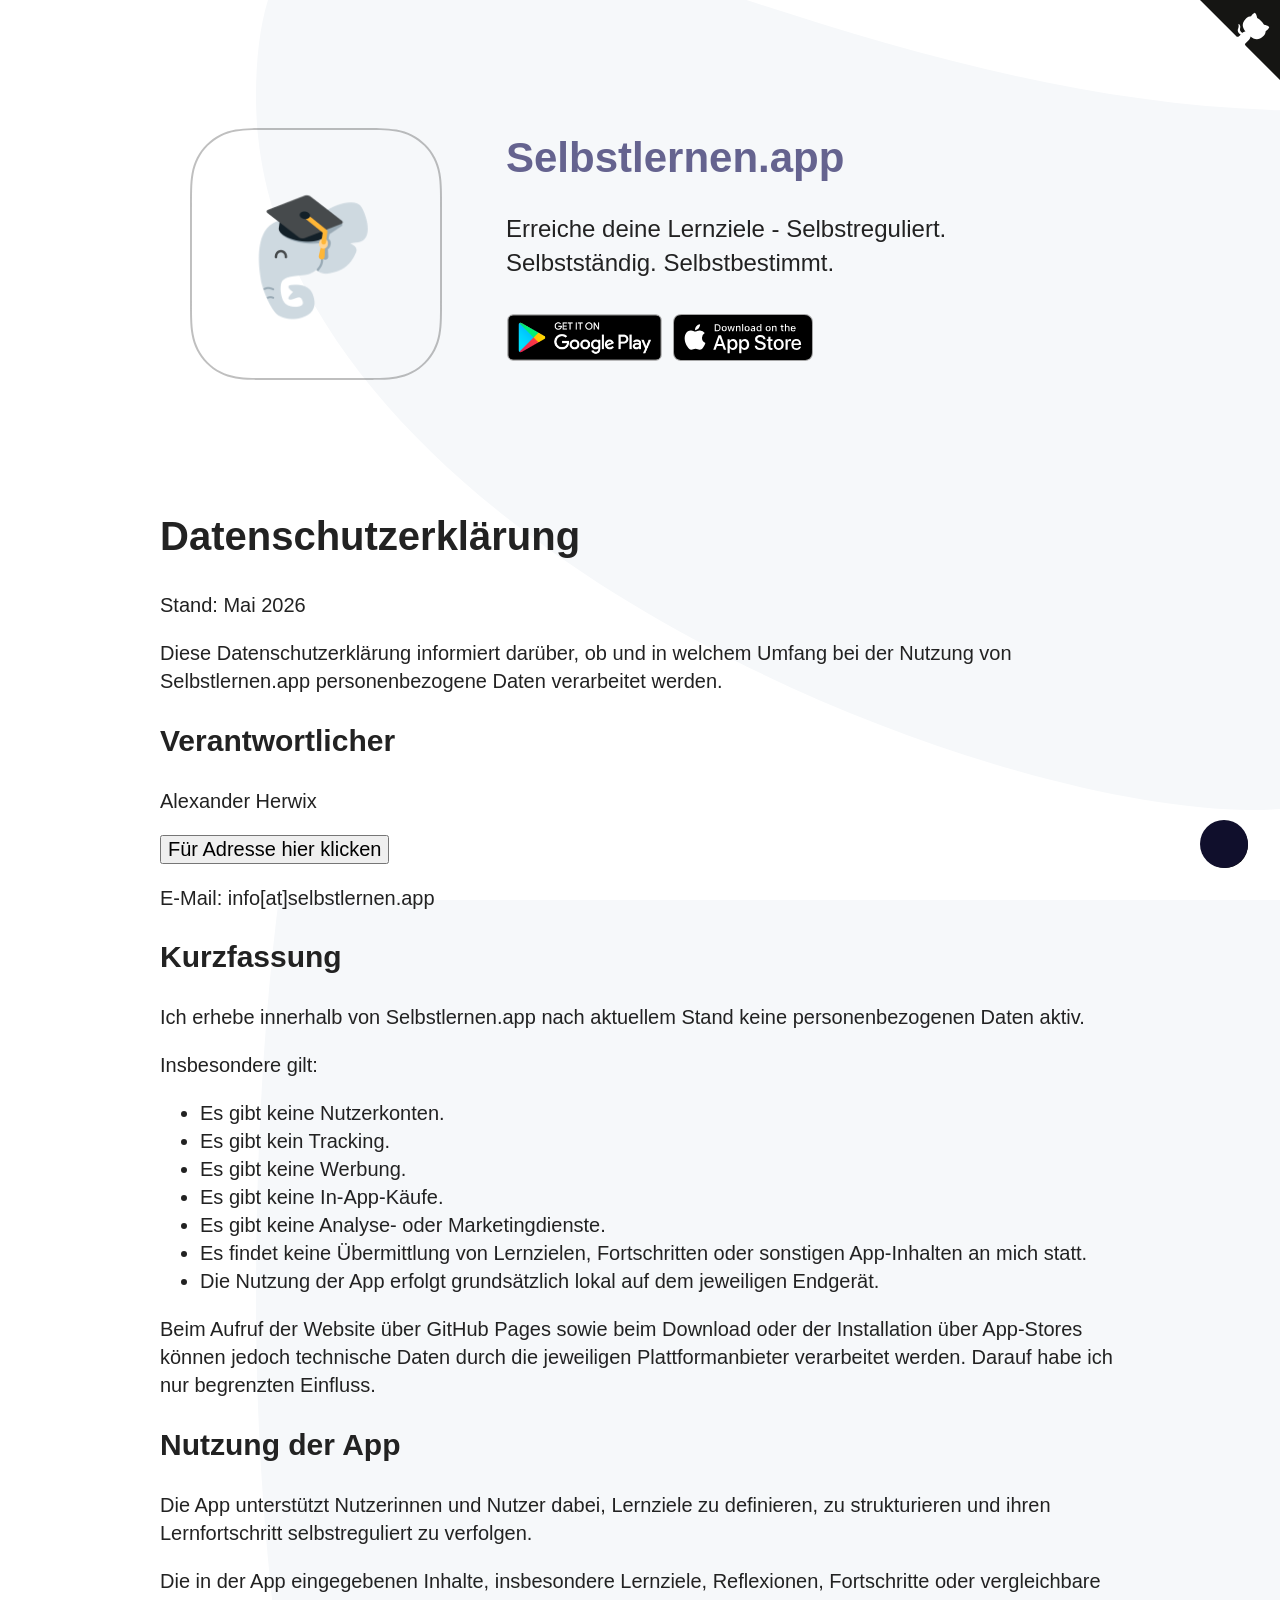
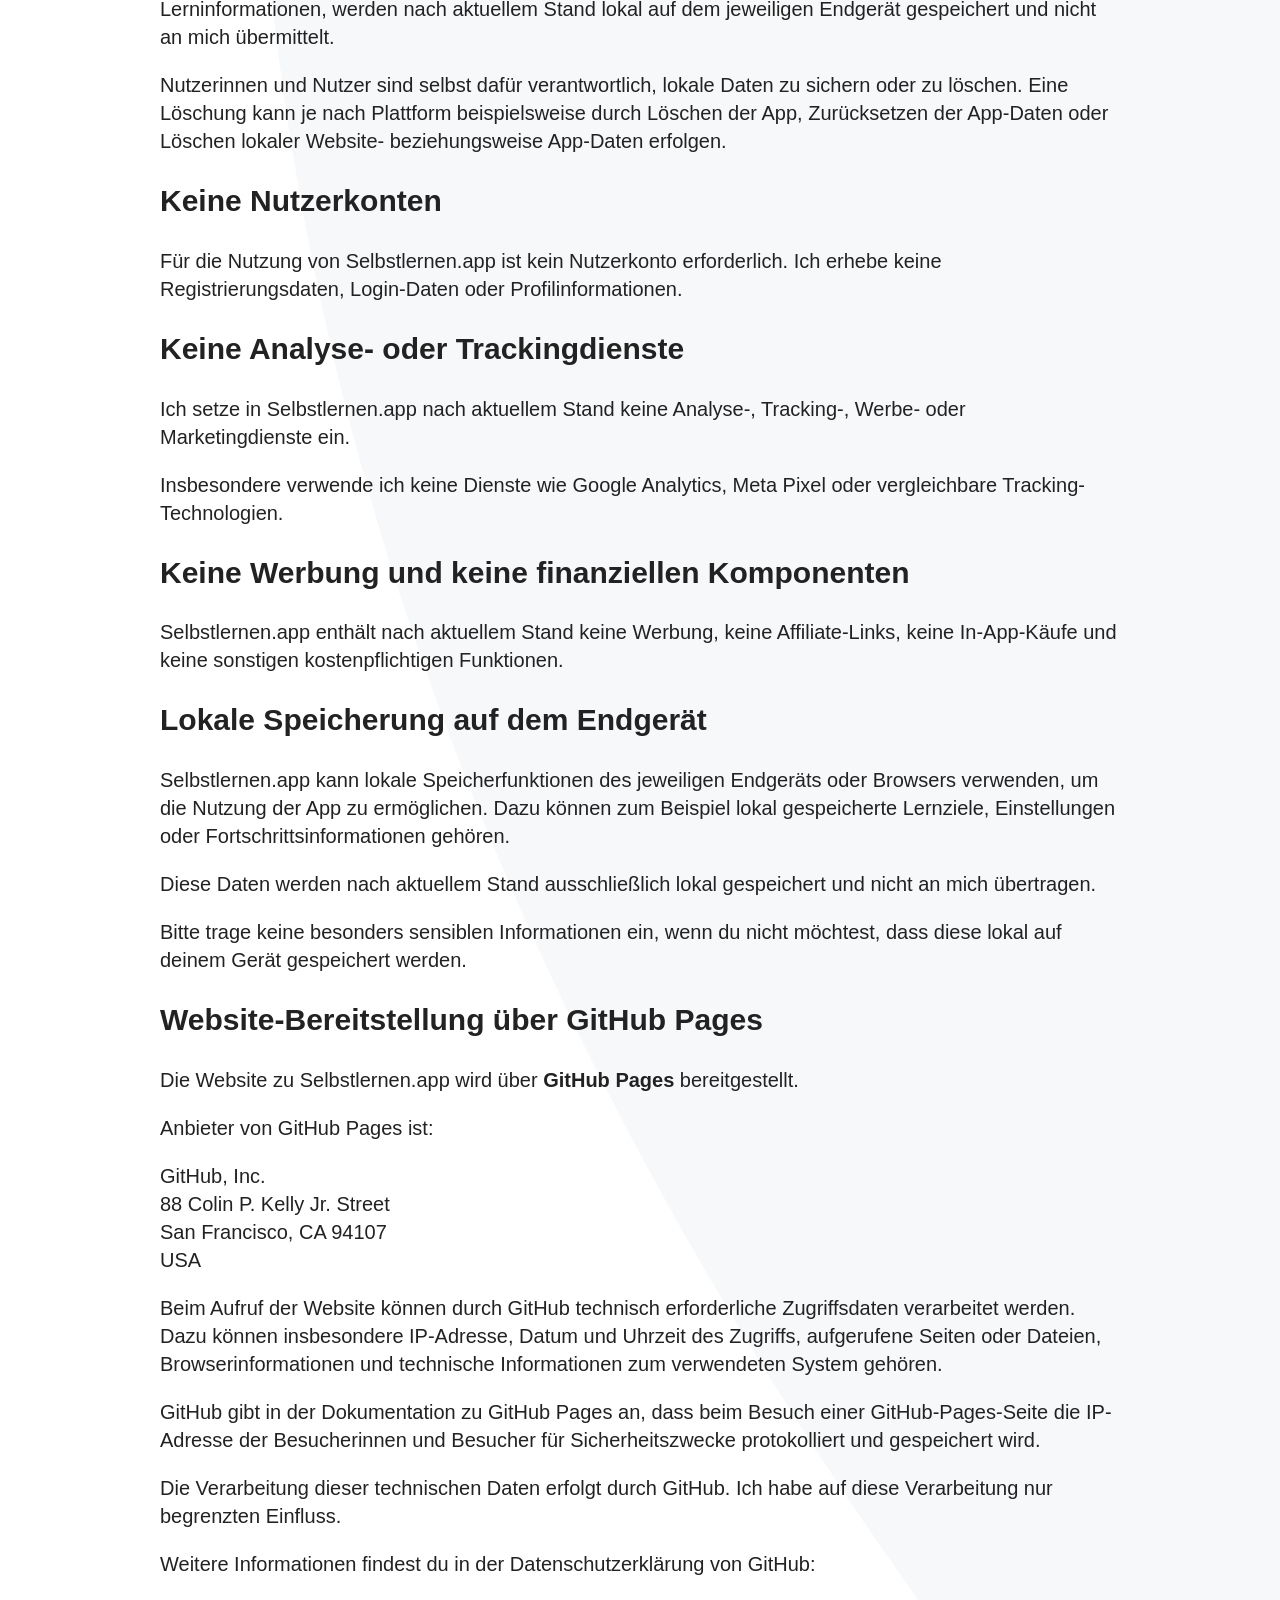
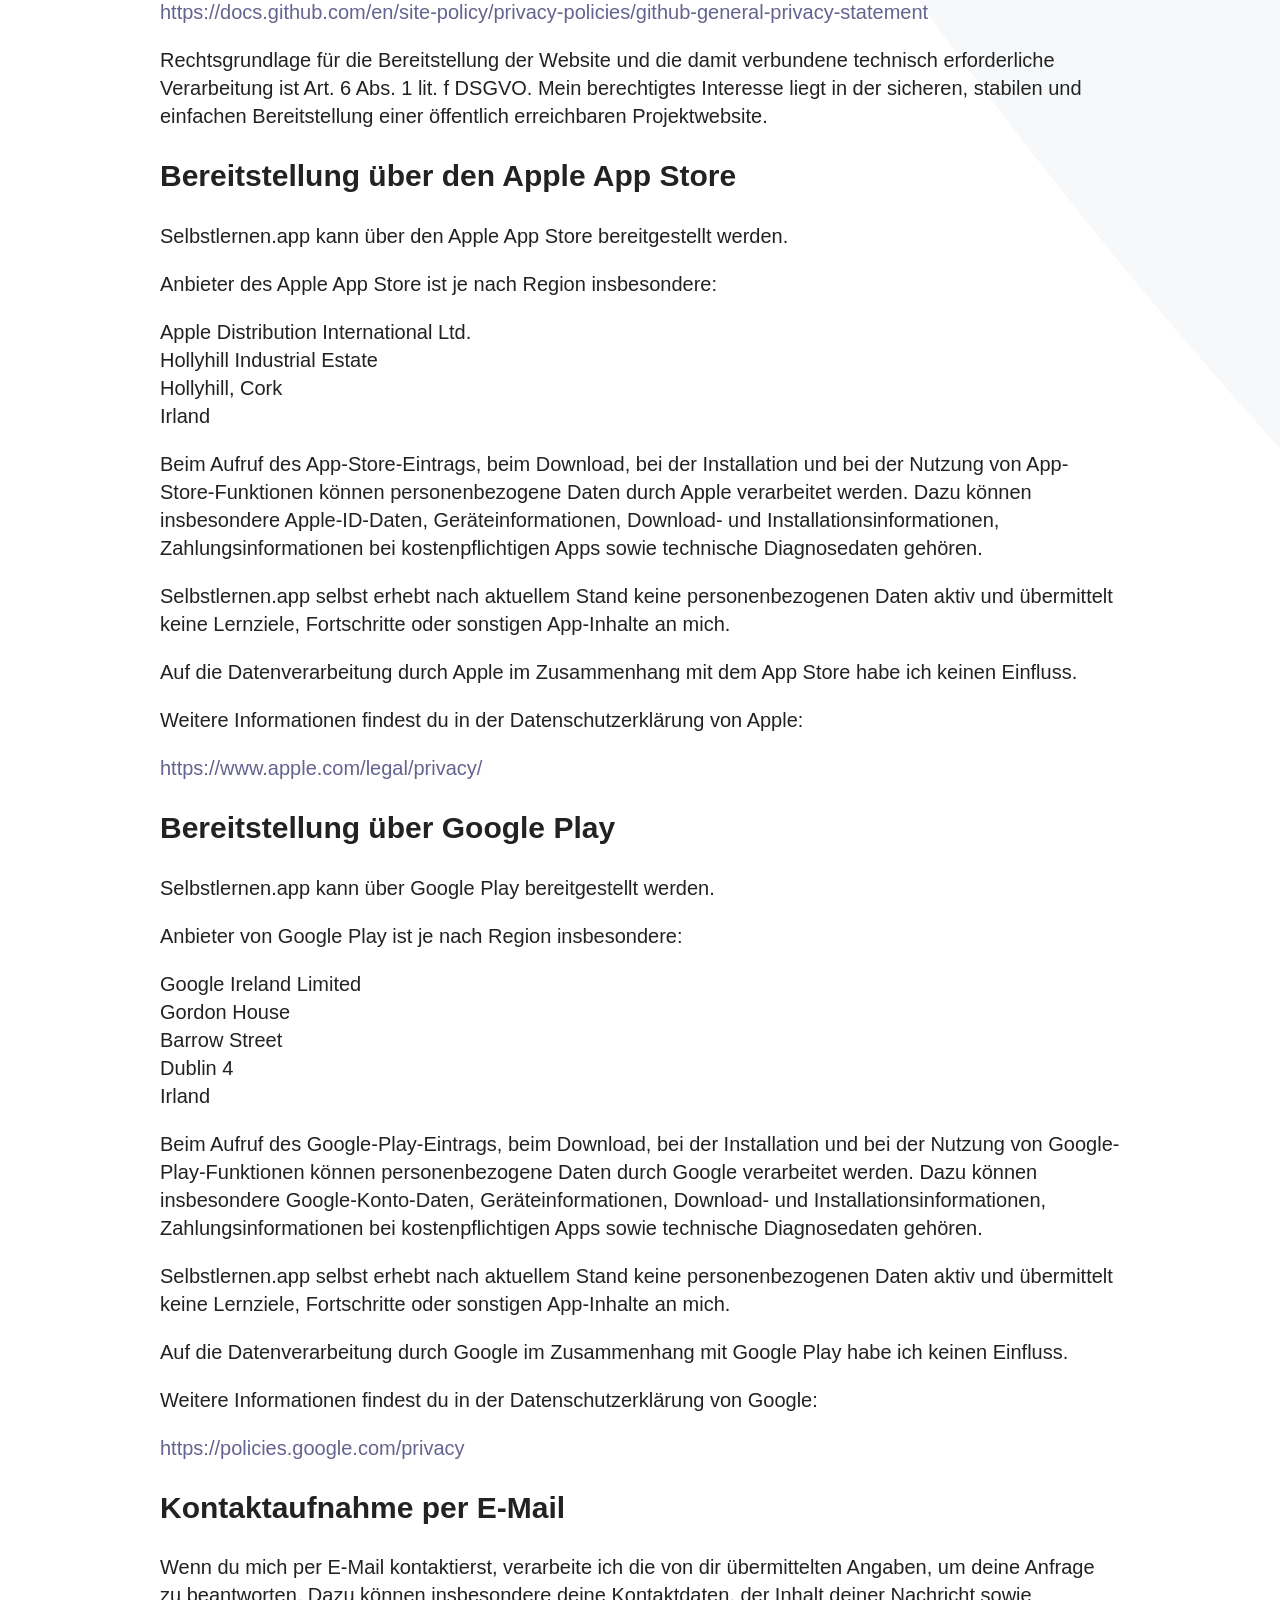
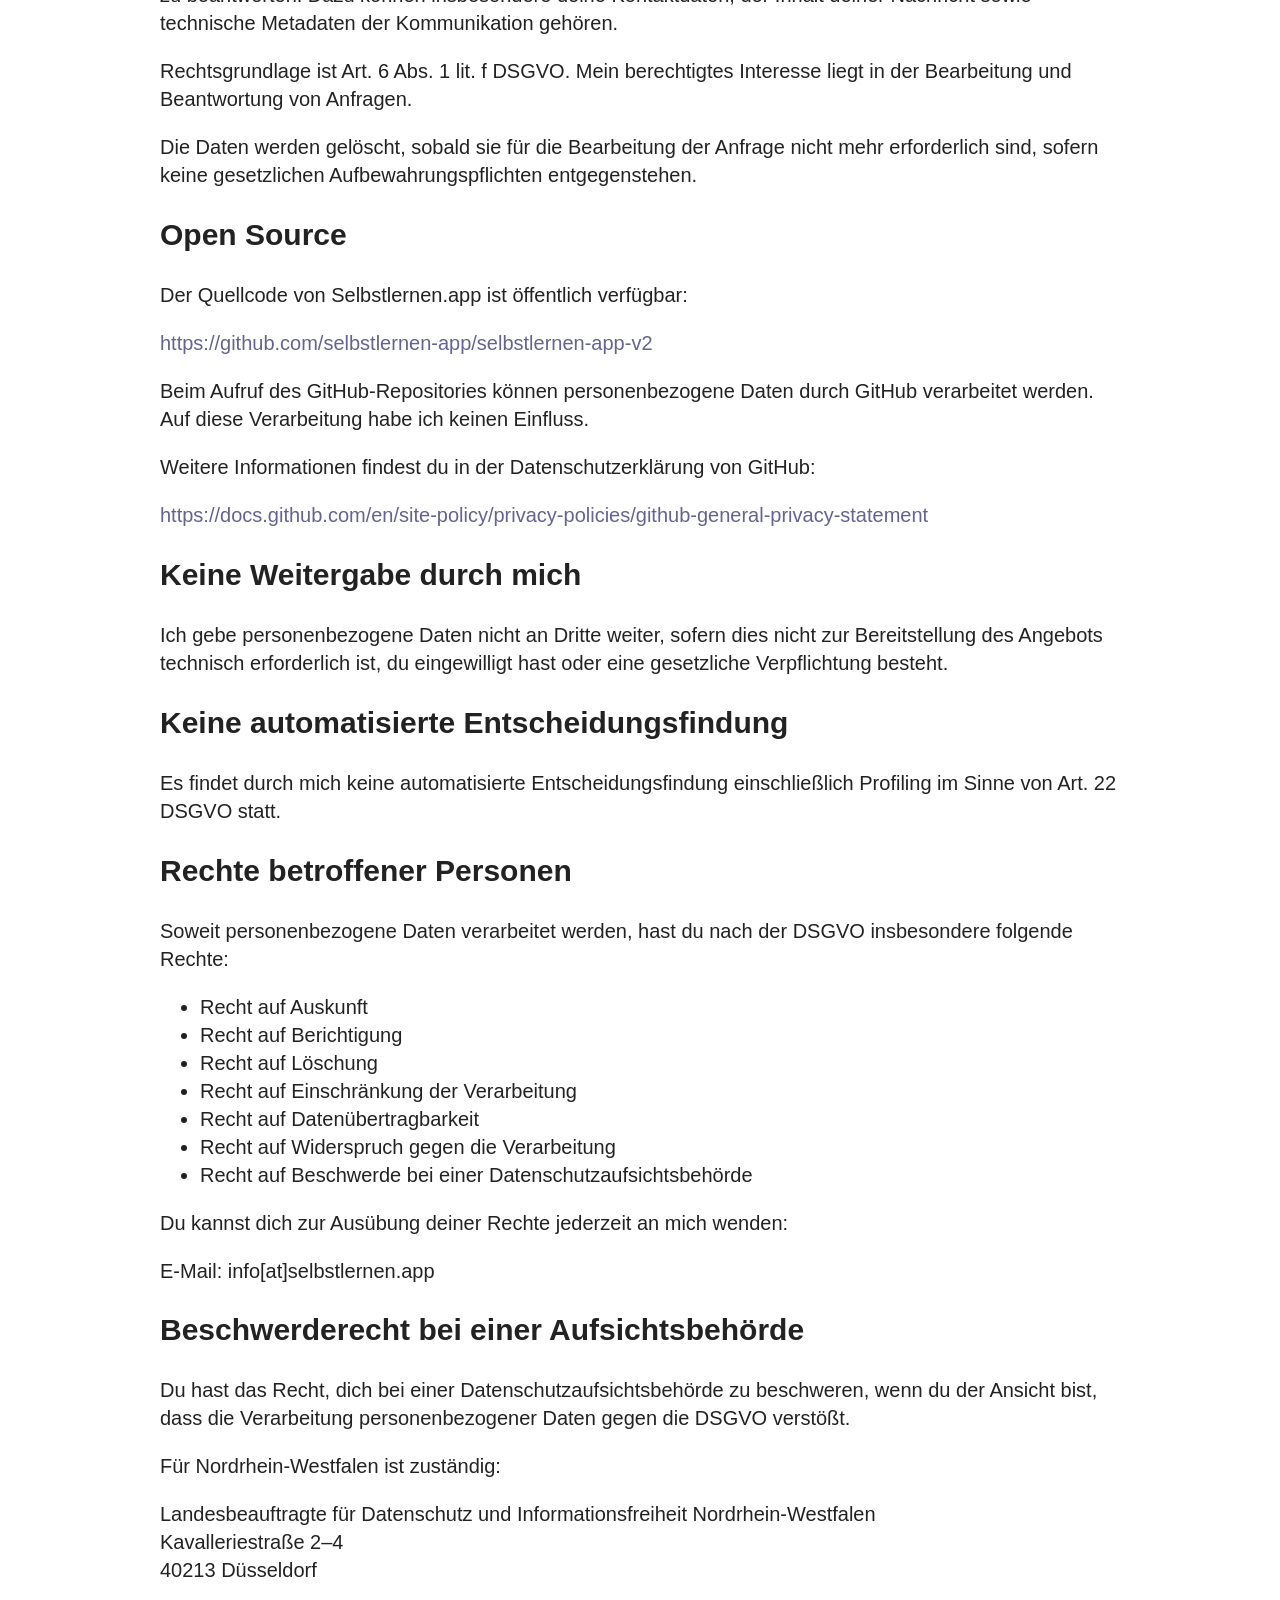
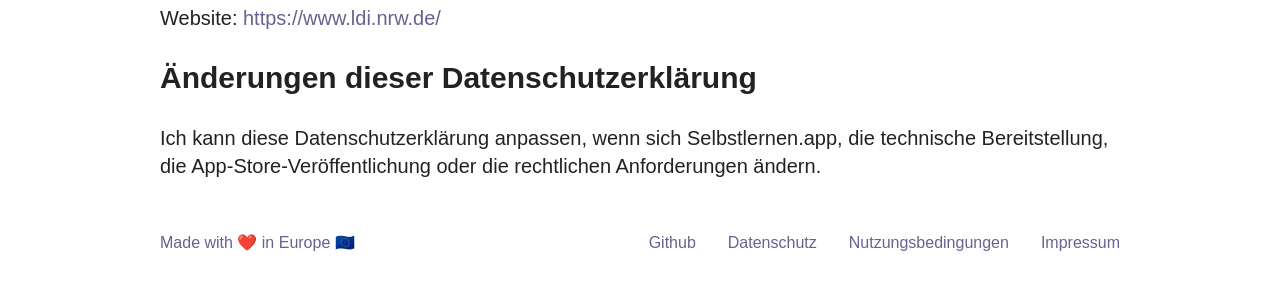
==== datenschutz/index.html @ 5cd05885 "Update content" ====
<!doctype html><html lang="en"><head><meta charset="utf-8">
<meta http-equiv="X-UA-Compatible" content="IE=edge">
<meta name="viewport" content="width=device-width, initial-scale=1.0, maximum-scale=1.0, user-scalable=no" />

<meta name="description" content="Landing Page für die Selbstlernen.app">

<meta name="theme-color" content="#efeeff">
<meta name="msapplication-navbutton-color" content="#efeeff">
<meta name="apple-mobile-web-app-status-bar-style" content="#efeeff">
<meta property="og:image" content="https://www.selbstlernen.app/assets/images/large-logo.png" />

<link rel="alternate" type="application/rss+xml" title="Selbstlernen.app" href="/feed.xml">
<link href="https://fonts.googleapis.com/css?family=Heebo:900" rel="stylesheet">

<!-- Begin Jekyll SEO tag v2.8.0 -->
<title>Datenschutz | Selbstlernen.app</title>
<meta name="generator" content="Jekyll v3.10.0" />
<meta property="og:title" content="Datenschutz" />
<meta name="author" content="Alexander Herwix" />
<meta property="og:locale" content="en_US" />
<meta name="description" content="Landing Page für die Selbstlernen.app" />
<meta property="og:description" content="Landing Page für die Selbstlernen.app" />
<link rel="canonical" href="https://www.selbstlernen.app/datenschutz/" />
<meta property="og:url" content="https://www.selbstlernen.app/datenschutz/" />
<meta property="og:site_name" content="Selbstlernen.app" />
<meta property="og:type" content="website" />
<meta name="twitter:card" content="summary" />
<meta property="twitter:title" content="Datenschutz" />
<script type="application/ld+json">
{"@context":"https://schema.org","@type":"WebPage","author":{"@type":"Person","name":"Alexander Herwix"},"description":"Landing Page für die Selbstlernen.app","headline":"Datenschutz","publisher":{"@type":"Organization","logo":{"@type":"ImageObject","url":"https://www.selbstlernen.app/assets/images/large-logo.png"},"name":"Alexander Herwix"},"url":"https://www.selbstlernen.app/datenschutz/"}</script>
<!-- End Jekyll SEO tag -->



<script async src="https://www.googletagmanager.com/gtag/js?id="></script>
<script>
  window.dataLayer = window.dataLayer || [];
  function gtag(){dataLayer.push(arguments)};
  gtag('js', new Date());

  gtag('config', '');
</script>


<link rel="shortcut icon" href="/assets/assets/favicon.ico"><link rel="icon" type="image/png" sizes="16x16" href="/assets/assets/favicon-16x16.png"><link rel="icon" type="image/png" sizes="32x32" href="/assets/assets/favicon-32x32.png"><link rel="icon" type="image/png" sizes="48x48" href="/assets/assets/favicon-48x48.png"><link rel="manifest" href="/assets/assets/manifest.json"><meta name="mobile-web-app-capable" content="yes"><meta name="theme-color" content="#fff"><meta name="application-name" content="mobile-app-landingpage-template"><link rel="apple-touch-icon" sizes="57x57" href="/assets/assets/apple-touch-icon-57x57.png"><link rel="apple-touch-icon" sizes="60x60" href="/assets/assets/apple-touch-icon-60x60.png"><link rel="apple-touch-icon" sizes="72x72" href="/assets/assets/apple-touch-icon-72x72.png"><link rel="apple-touch-icon" sizes="76x76" href="/assets/assets/apple-touch-icon-76x76.png"><link rel="apple-touch-icon" sizes="114x114" href="/assets/assets/apple-touch-icon-114x114.png"><link rel="apple-touch-icon" sizes="120x120" href="/assets/assets/apple-touch-icon-120x120.png"><link rel="apple-touch-icon" sizes="144x144" href="/assets/assets/apple-touch-icon-144x144.png"><link rel="apple-touch-icon" sizes="152x152" href="/assets/assets/apple-touch-icon-152x152.png"><link rel="apple-touch-icon" sizes="167x167" href="/assets/assets/apple-touch-icon-167x167.png"><link rel="apple-touch-icon" sizes="180x180" href="/assets/assets/apple-touch-icon-180x180.png"><link rel="apple-touch-icon" sizes="1024x1024" href="/assets/assets/apple-touch-icon-1024x1024.png"><meta name="apple-mobile-web-app-capable" content="yes"><meta name="apple-mobile-web-app-status-bar-style" content="black-translucent"><meta name="apple-mobile-web-app-title" content="mobile-app-landingpage-template"><link rel="apple-touch-startup-image" media="(device-width: 320px) and (device-height: 568px) and (-webkit-device-pixel-ratio: 2) and (orientation: portrait)" href="/assets/assets/apple-touch-startup-image-640x1136.png"><link rel="apple-touch-startup-image" media="(device-width: 375px) and (device-height: 667px) and (-webkit-device-pixel-ratio: 2) and (orientation: portrait)" href="/assets/assets/apple-touch-startup-image-750x1334.png"><link rel="apple-touch-startup-image" media="(device-width: 414px) and (device-height: 896px) and (-webkit-device-pixel-ratio: 2) and (orientation: portrait)" href="/assets/assets/apple-touch-startup-image-828x1792.png"><link rel="apple-touch-startup-image" media="(device-width: 375px) and (device-height: 812px) and (-webkit-device-pixel-ratio: 3) and (orientation: portrait)" href="/assets/assets/apple-touch-startup-image-1125x2436.png"><link rel="apple-touch-startup-image" media="(device-width: 414px) and (device-height: 736px) and (-webkit-device-pixel-ratio: 3) and (orientation: portrait)" href="/assets/assets/apple-touch-startup-image-1242x2208.png"><link rel="apple-touch-startup-image" media="(device-width: 414px) and (device-height: 896px) and (-webkit-device-pixel-ratio: 3) and (orientation: portrait)" href="/assets/assets/apple-touch-startup-image-1242x2688.png"><link rel="apple-touch-startup-image" media="(device-width: 768px) and (device-height: 1024px) and (-webkit-device-pixel-ratio: 2) and (orientation: portrait)" href="/assets/assets/apple-touch-startup-image-1536x2048.png"><link rel="apple-touch-startup-image" media="(device-width: 834px) and (device-height: 1112px) and (-webkit-device-pixel-ratio: 2) and (orientation: portrait)" href="/assets/assets/apple-touch-startup-image-1668x2224.png"><link rel="apple-touch-startup-image" media="(device-width: 834px) and (device-height: 1194px) and (-webkit-device-pixel-ratio: 2) and (orientation: portrait)" href="/assets/assets/apple-touch-startup-image-1668x2388.png"><link rel="apple-touch-startup-image" media="(device-width: 1024px) and (device-height: 1366px) and (-webkit-device-pixel-ratio: 2) and (orientation: portrait)" href="/assets/assets/apple-touch-startup-image-2048x2732.png"><link rel="apple-touch-startup-image" media="(device-width: 810px) and (device-height: 1080px) and (-webkit-device-pixel-ratio: 2) and (orientation: portrait)" href="/assets/assets/apple-touch-startup-image-1620x2160.png"><link rel="apple-touch-startup-image" media="(device-width: 320px) and (device-height: 568px) and (-webkit-device-pixel-ratio: 2) and (orientation: landscape)" href="/assets/assets/apple-touch-startup-image-1136x640.png"><link rel="apple-touch-startup-image" media="(device-width: 375px) and (device-height: 667px) and (-webkit-device-pixel-ratio: 2) and (orientation: landscape)" href="/assets/assets/apple-touch-startup-image-1334x750.png"><link rel="apple-touch-startup-image" media="(device-width: 414px) and (device-height: 896px) and (-webkit-device-pixel-ratio: 2) and (orientation: landscape)" href="/assets/assets/apple-touch-startup-image-1792x828.png"><link rel="apple-touch-startup-image" media="(device-width: 375px) and (device-height: 812px) and (-webkit-device-pixel-ratio: 3) and (orientation: landscape)" href="/assets/assets/apple-touch-startup-image-2436x1125.png"><link rel="apple-touch-startup-image" media="(device-width: 414px) and (device-height: 736px) and (-webkit-device-pixel-ratio: 3) and (orientation: landscape)" href="/assets/assets/apple-touch-startup-image-2208x1242.png"><link rel="apple-touch-startup-image" media="(device-width: 414px) and (device-height: 896px) and (-webkit-device-pixel-ratio: 3) and (orientation: landscape)" href="/assets/assets/apple-touch-startup-image-2688x1242.png"><link rel="apple-touch-startup-image" media="(device-width: 768px) and (device-height: 1024px) and (-webkit-device-pixel-ratio: 2) and (orientation: landscape)" href="/assets/assets/apple-touch-startup-image-2048x1536.png"><link rel="apple-touch-startup-image" media="(device-width: 834px) and (device-height: 1112px) and (-webkit-device-pixel-ratio: 2) and (orientation: landscape)" href="/assets/assets/apple-touch-startup-image-2224x1668.png"><link rel="apple-touch-startup-image" media="(device-width: 834px) and (device-height: 1194px) and (-webkit-device-pixel-ratio: 2) and (orientation: landscape)" href="/assets/assets/apple-touch-startup-image-2388x1668.png"><link rel="apple-touch-startup-image" media="(device-width: 1024px) and (device-height: 1366px) and (-webkit-device-pixel-ratio: 2) and (orientation: landscape)" href="/assets/assets/apple-touch-startup-image-2732x2048.png"><link rel="apple-touch-startup-image" media="(device-width: 810px) and (device-height: 1080px) and (-webkit-device-pixel-ratio: 2) and (orientation: landscape)" href="/assets/assets/apple-touch-startup-image-2160x1620.png"><link rel="icon" type="image/png" sizes="228x228" href="/assets/assets/coast-228x228.png"><meta name="msapplication-TileColor" content="#fff"><meta name="msapplication-TileImage" content="/assets/assets/mstile-144x144.png"><meta name="msapplication-config" content="/assets/assets/browserconfig.xml"><link rel="yandex-tableau-widget" href="/assets/assets/yandex-browser-manifest.json"><script defer="defer" src="/assets/app-ede5eee0156242d07b2a.bundle.js"></script><link href="/assets/app.css" rel="stylesheet"></head><body><main><article class="page">
  <header class="app__header container">
  <div class="app__logo-wrapper">
    <a href="/">
      <img
        class="app__logo"
        src="/assets/images/appicon.png"
        alt="Selbstlernen.app Icon"
      />
    </a>
  </div>
  <div class="app__infos">
    <h1 class="app__name">
      <a href="/">Selbstlernen.app</a>
    </h1>
    <p class="app__description">Erreiche deine Lernziele - Selbstreguliert. Selbstständig. Selbstbestimmt.</p>
    <div class="app__buttons app__buttons--desktop">
      
      <a
        href="https://telegra.ph/Replace-this-link-07-23"
        class="app__button-play"
        target="_blank"
      >
        <img
          src="/assets/images/google-play-badge.png"
          alt="Get on Google Play"
        />
      </a>
       
      <a href="https://telegra.ph/Replace-this-link-07-23" class="app__button-ios" target="_blank">
        <img src="/assets/images/ios.svg" alt="Get on Appstore" />
      </a>
       
    </div>
  </div>
</header>


  <div class="page__content"><h1 id="datenschutzerklärung">Datenschutzerklärung</h1>

<p>Stand: Mai 2026</p>

<p>Diese Datenschutzerklärung informiert darüber, ob und in welchem Umfang bei der Nutzung von Selbstlernen.app personenbezogene Daten verarbeitet werden.</p>

<h2 id="verantwortlicher">Verantwortlicher</h2>

<p>Alexander Herwix</p>
<p>
  <button type="button" id="show-address">
    Für Adresse hier klicken
  </button>
</p>

<address id="address-output" hidden=""></address>

<script>
  document.getElementById("show-address").addEventListener("click", function () {
    // Base64-kodierte Adresszeilen
    const encodedParts = [
      "QWxleGFuZGVyIEhlcndpeA==",
      "UmllaGxlciBUYWwgMTM=",
      "NTA3MzUgS8O2bG4=",
      "RGV1dHNjaGxhbmQ="
    ];

    const decodedParts = encodedParts.map(part =>
      decodeURIComponent(
        Array.prototype.map.call(atob(part), char =>
          "%" + ("00" + char.charCodeAt(0).toString(16)).slice(-2)
        ).join("")
      )
    );

    const output = document.getElementById("address-output");
    output.innerHTML = decodedParts.join("<br>");
    output.hidden = false;

    this.hidden = true;
  });
</script>

<p>E-Mail: info[at]selbstlernen.app</p>

<h2 id="kurzfassung">Kurzfassung</h2>

<p>Ich erhebe innerhalb von Selbstlernen.app nach aktuellem Stand keine personenbezogenen Daten aktiv.</p>

<p>Insbesondere gilt:</p>

<ul>
  <li>Es gibt keine Nutzerkonten.</li>
  <li>Es gibt kein Tracking.</li>
  <li>Es gibt keine Werbung.</li>
  <li>Es gibt keine In-App-Käufe.</li>
  <li>Es gibt keine Analyse- oder Marketingdienste.</li>
  <li>Es findet keine Übermittlung von Lernzielen, Fortschritten oder sonstigen App-Inhalten an mich statt.</li>
  <li>Die Nutzung der App erfolgt grundsätzlich lokal auf dem jeweiligen Endgerät.</li>
</ul>

<p>Beim Aufruf der Website über GitHub Pages sowie beim Download oder der Installation über App-Stores können jedoch technische Daten durch die jeweiligen Plattformanbieter verarbeitet werden. Darauf habe ich nur begrenzten Einfluss.</p>

<h2 id="nutzung-der-app">Nutzung der App</h2>

<p>Die App unterstützt Nutzerinnen und Nutzer dabei, Lernziele zu definieren, zu strukturieren und ihren Lernfortschritt selbstreguliert zu verfolgen.</p>

<p>Die in der App eingegebenen Inhalte, insbesondere Lernziele, Reflexionen, Fortschritte oder vergleichbare Lerninformationen, werden nach aktuellem Stand lokal auf dem jeweiligen Endgerät gespeichert und nicht an mich übermittelt.</p>

<p>Nutzerinnen und Nutzer sind selbst dafür verantwortlich, lokale Daten zu sichern oder zu löschen. Eine Löschung kann je nach Plattform beispielsweise durch Löschen der App, Zurücksetzen der App-Daten oder Löschen lokaler Website- beziehungsweise App-Daten erfolgen.</p>

<h2 id="keine-nutzerkonten">Keine Nutzerkonten</h2>

<p>Für die Nutzung von Selbstlernen.app ist kein Nutzerkonto erforderlich. Ich erhebe keine Registrierungsdaten, Login-Daten oder Profilinformationen.</p>

<h2 id="keine-analyse--oder-trackingdienste">Keine Analyse- oder Trackingdienste</h2>

<p>Ich setze in Selbstlernen.app nach aktuellem Stand keine Analyse-, Tracking-, Werbe- oder Marketingdienste ein.</p>

<p>Insbesondere verwende ich keine Dienste wie Google Analytics, Meta Pixel oder vergleichbare Tracking-Technologien.</p>

<h2 id="keine-werbung-und-keine-finanziellen-komponenten">Keine Werbung und keine finanziellen Komponenten</h2>

<p>Selbstlernen.app enthält nach aktuellem Stand keine Werbung, keine Affiliate-Links, keine In-App-Käufe und keine sonstigen kostenpflichtigen Funktionen.</p>

<h2 id="lokale-speicherung-auf-dem-endgerät">Lokale Speicherung auf dem Endgerät</h2>

<p>Selbstlernen.app kann lokale Speicherfunktionen des jeweiligen Endgeräts oder Browsers verwenden, um die Nutzung der App zu ermöglichen. Dazu können zum Beispiel lokal gespeicherte Lernziele, Einstellungen oder Fortschrittsinformationen gehören.</p>

<p>Diese Daten werden nach aktuellem Stand ausschließlich lokal gespeichert und nicht an mich übertragen.</p>

<p>Bitte trage keine besonders sensiblen Informationen ein, wenn du nicht möchtest, dass diese lokal auf deinem Gerät gespeichert werden.</p>

<h2 id="website-bereitstellung-über-github-pages">Website-Bereitstellung über GitHub Pages</h2>

<p>Die Website zu Selbstlernen.app wird über <strong>GitHub Pages</strong> bereitgestellt.</p>

<p>Anbieter von GitHub Pages ist:</p>

<p>GitHub, Inc.<br />
88 Colin P. Kelly Jr. Street<br />
San Francisco, CA 94107<br />
USA</p>

<p>Beim Aufruf der Website können durch GitHub technisch erforderliche Zugriffsdaten verarbeitet werden. Dazu können insbesondere IP-Adresse, Datum und Uhrzeit des Zugriffs, aufgerufene Seiten oder Dateien, Browserinformationen und technische Informationen zum verwendeten System gehören.</p>

<p>GitHub gibt in der Dokumentation zu GitHub Pages an, dass beim Besuch einer GitHub-Pages-Seite die IP-Adresse der Besucherinnen und Besucher für Sicherheitszwecke protokolliert und gespeichert wird.</p>

<p>Die Verarbeitung dieser technischen Daten erfolgt durch GitHub. Ich habe auf diese Verarbeitung nur begrenzten Einfluss.</p>

<p>Weitere Informationen findest du in der Datenschutzerklärung von GitHub:</p>

<p><a href="https://docs.github.com/en/site-policy/privacy-policies/github-general-privacy-statement">https://docs.github.com/en/site-policy/privacy-policies/github-general-privacy-statement</a></p>

<p>Rechtsgrundlage für die Bereitstellung der Website und die damit verbundene technisch erforderliche Verarbeitung ist Art. 6 Abs. 1 lit. f DSGVO. Mein berechtigtes Interesse liegt in der sicheren, stabilen und einfachen Bereitstellung einer öffentlich erreichbaren Projektwebsite.</p>

<h2 id="bereitstellung-über-den-apple-app-store">Bereitstellung über den Apple App Store</h2>

<p>Selbstlernen.app kann über den Apple App Store bereitgestellt werden.</p>

<p>Anbieter des Apple App Store ist je nach Region insbesondere:</p>

<p>Apple Distribution International Ltd.<br />
Hollyhill Industrial Estate<br />
Hollyhill, Cork<br />
Irland</p>

<p>Beim Aufruf des App-Store-Eintrags, beim Download, bei der Installation und bei der Nutzung von App-Store-Funktionen können personenbezogene Daten durch Apple verarbeitet werden. Dazu können insbesondere Apple-ID-Daten, Geräteinformationen, Download- und Installationsinformationen, Zahlungsinformationen bei kostenpflichtigen Apps sowie technische Diagnosedaten gehören.</p>

<p>Selbstlernen.app selbst erhebt nach aktuellem Stand keine personenbezogenen Daten aktiv und übermittelt keine Lernziele, Fortschritte oder sonstigen App-Inhalte an mich.</p>

<p>Auf die Datenverarbeitung durch Apple im Zusammenhang mit dem App Store habe ich keinen Einfluss.</p>

<p>Weitere Informationen findest du in der Datenschutzerklärung von Apple:</p>

<p><a href="https://www.apple.com/legal/privacy/">https://www.apple.com/legal/privacy/</a></p>

<h2 id="bereitstellung-über-google-play">Bereitstellung über Google Play</h2>

<p>Selbstlernen.app kann über Google Play bereitgestellt werden.</p>

<p>Anbieter von Google Play ist je nach Region insbesondere:</p>

<p>Google Ireland Limited<br />
Gordon House<br />
Barrow Street<br />
Dublin 4<br />
Irland</p>

<p>Beim Aufruf des Google-Play-Eintrags, beim Download, bei der Installation und bei der Nutzung von Google-Play-Funktionen können personenbezogene Daten durch Google verarbeitet werden. Dazu können insbesondere Google-Konto-Daten, Geräteinformationen, Download- und Installationsinformationen, Zahlungsinformationen bei kostenpflichtigen Apps sowie technische Diagnosedaten gehören.</p>

<p>Selbstlernen.app selbst erhebt nach aktuellem Stand keine personenbezogenen Daten aktiv und übermittelt keine Lernziele, Fortschritte oder sonstigen App-Inhalte an mich.</p>

<p>Auf die Datenverarbeitung durch Google im Zusammenhang mit Google Play habe ich keinen Einfluss.</p>

<p>Weitere Informationen findest du in der Datenschutzerklärung von Google:</p>

<p><a href="https://policies.google.com/privacy">https://policies.google.com/privacy</a></p>

<h2 id="kontaktaufnahme-per-e-mail">Kontaktaufnahme per E-Mail</h2>

<p>Wenn du mich per E-Mail kontaktierst, verarbeite ich die von dir übermittelten Angaben, um deine Anfrage zu beantworten. Dazu können insbesondere deine Kontaktdaten, der Inhalt deiner Nachricht sowie technische Metadaten der Kommunikation gehören.</p>

<p>Rechtsgrundlage ist Art. 6 Abs. 1 lit. f DSGVO. Mein berechtigtes Interesse liegt in der Bearbeitung und Beantwortung von Anfragen.</p>

<p>Die Daten werden gelöscht, sobald sie für die Bearbeitung der Anfrage nicht mehr erforderlich sind, sofern keine gesetzlichen Aufbewahrungspflichten entgegenstehen.</p>

<h2 id="open-source">Open Source</h2>

<p>Der Quellcode von Selbstlernen.app ist öffentlich verfügbar:</p>

<p><a href="https://github.com/selbstlernen-app/selbstlernen-app-v2">https://github.com/selbstlernen-app/selbstlernen-app-v2</a></p>

<p>Beim Aufruf des GitHub-Repositories können personenbezogene Daten durch GitHub verarbeitet werden. Auf diese Verarbeitung habe ich keinen Einfluss.</p>

<p>Weitere Informationen findest du in der Datenschutzerklärung von GitHub:</p>

<p><a href="https://docs.github.com/en/site-policy/privacy-policies/github-general-privacy-statement">https://docs.github.com/en/site-policy/privacy-policies/github-general-privacy-statement</a></p>

<h2 id="keine-weitergabe-durch-mich">Keine Weitergabe durch mich</h2>

<p>Ich gebe personenbezogene Daten nicht an Dritte weiter, sofern dies nicht zur Bereitstellung des Angebots technisch erforderlich ist, du eingewilligt hast oder eine gesetzliche Verpflichtung besteht.</p>

<h2 id="keine-automatisierte-entscheidungsfindung">Keine automatisierte Entscheidungsfindung</h2>

<p>Es findet durch mich keine automatisierte Entscheidungsfindung einschließlich Profiling im Sinne von Art. 22 DSGVO statt.</p>

<h2 id="rechte-betroffener-personen">Rechte betroffener Personen</h2>

<p>Soweit personenbezogene Daten verarbeitet werden, hast du nach der DSGVO insbesondere folgende Rechte:</p>

<ul>
  <li>Recht auf Auskunft</li>
  <li>Recht auf Berichtigung</li>
  <li>Recht auf Löschung</li>
  <li>Recht auf Einschränkung der Verarbeitung</li>
  <li>Recht auf Datenübertragbarkeit</li>
  <li>Recht auf Widerspruch gegen die Verarbeitung</li>
  <li>Recht auf Beschwerde bei einer Datenschutzaufsichtsbehörde</li>
</ul>

<p>Du kannst dich zur Ausübung deiner Rechte jederzeit an mich wenden:</p>

<p>E-Mail: info[at]selbstlernen.app</p>

<h2 id="beschwerderecht-bei-einer-aufsichtsbehörde">Beschwerderecht bei einer Aufsichtsbehörde</h2>

<p>Du hast das Recht, dich bei einer Datenschutzaufsichtsbehörde zu beschweren, wenn du der Ansicht bist, dass die Verarbeitung personenbezogener Daten gegen die DSGVO verstößt.</p>

<p>Für Nordrhein-Westfalen ist zuständig:</p>

<p>Landesbeauftragte für Datenschutz und Informationsfreiheit Nordrhein-Westfalen<br />
Kavalleriestraße 2–4<br />
40213 Düsseldorf</p>

<p>Website: <a href="https://www.ldi.nrw.de/">https://www.ldi.nrw.de/</a></p>

<h2 id="änderungen-dieser-datenschutzerklärung">Änderungen dieser Datenschutzerklärung</h2>

<p>Ich kann diese Datenschutzerklärung anpassen, wenn sich Selbstlernen.app, die technische Bereitstellung, die App-Store-Veröffentlichung oder die rechtlichen Anforderungen ändern.</p>
</div>
</article>
</main><footer class="footer">
  <div class="container">
    <div class="footer__container">
      <p class="footer__love">Made with ❤️ in Europe 🇪🇺</p>
      <ul class="footer__links">
        
        <li class="footer__link"><a href="https://github.com/selbstlernen-app/selbstlernen-app" target="_blank">Github</a></li>
        
        <li class="footer__link"><a href="/datenschutz" target="">Datenschutz</a></li>
        
        <li class="footer__link"><a href="/nutzungsbedingungen" target="">Nutzungsbedingungen</a></li>
        
        <li class="footer__link"><a href="/impressum" target="">Impressum</a></li>
        
      </ul>
    </div>
  </div>
</footer> 






<a href="https://github.com/selbstlernen-app/selbstlernen-app" class="github-corner" aria-label="View source on GitHub">
  <svg width="80" height="80" viewBox="0 0 250 250" style="fill:#151513; color:#fff; position: absolute; top: 0; border: 0; right: 0;" aria-hidden="true"><path d="M0,0 L115,115 L130,115 L142,142 L250,250 L250,0 Z"></path><path d="M128.3,109.0 C113.8,99.7 119.0,89.6 119.0,89.6 C122.0,82.7 120.5,78.6 120.5,78.6 C119.2,72.0 123.4,76.3 123.4,76.3 C127.3,80.9 125.5,87.3 125.5,87.3 C122.9,97.6 130.6,101.9 134.4,103.2" fill="currentColor" style="transform-origin: 130px 106px;" class="octo-arm"></path><path d="M115.0,115.0 C114.9,115.1 118.7,116.5 119.8,115.4 L133.7,101.6 C136.9,99.2 139.9,98.4 142.2,98.6 C133.8,88.0 127.5,74.4 143.8,58.0 C148.5,53.4 154.0,51.2 159.7,51.0 C160.3,49.4 163.2,43.6 171.4,40.1 C171.4,40.1 176.1,42.5 178.8,56.2 C183.1,58.6 187.2,61.8 190.9,65.4 C194.5,69.0 197.7,73.2 200.1,77.6 C213.8,80.2 216.3,84.9 216.3,84.9 C212.7,93.1 206.9,96.0 205.4,96.6 C205.1,102.4 203.0,107.8 198.3,112.5 C181.9,128.9 168.3,122.5 157.7,114.1 C157.9,116.9 156.7,120.9 152.7,124.9 L141.0,136.5 C139.8,137.7 141.6,141.9 141.8,141.8 Z" fill="currentColor" class="octo-body"></path></svg>
</a>
<style>.github-corner:hover .octo-arm{animation:octocat-wave 560ms ease-in-out}@keyframes octocat-wave{0%,100%{transform:rotate(0)}20%,60%{transform:rotate(-25deg)}40%,80%{transform:rotate(10deg)}}@media (max-width:500px){.github-corner:hover .octo-arm{animation:none}.github-corner .octo-arm{animation:octocat-wave 560ms ease-in-out}}</style>

</body></html>
---- assets/app.css ----
/*! normalize.css v8.0.1 | MIT License | github.com/necolas/normalize.css */html{-webkit-text-size-adjust:100%;line-height:1.15}body{margin:0}main{display:block}h1{font-size:2em;margin:.67em 0}hr{box-sizing:content-box;height:0;overflow:visible}pre{font-family:monospace,monospace;font-size:1em}a{background-color:transparent}abbr[title]{border-bottom:none;text-decoration:underline;-webkit-text-decoration:underline dotted;text-decoration:underline dotted}b,strong{font-weight:bolder}code,kbd,samp{font-family:monospace,monospace;font-size:1em}small{font-size:80%}sub,sup{font-size:75%;line-height:0;position:relative;vertical-align:baseline}sub{bottom:-.25em}sup{top:-.5em}img{border-style:none}button,input,optgroup,select,textarea{font-family:inherit;font-size:100%;line-height:1.15;margin:0}button,input{overflow:visible}button,select{text-transform:none}[type=button],[type=reset],[type=submit],button{-webkit-appearance:button}[type=button]::-moz-focus-inner,[type=reset]::-moz-focus-inner,[type=submit]::-moz-focus-inner,button::-moz-focus-inner{border-style:none;padding:0}[type=button]:-moz-focusring,[type=reset]:-moz-focusring,[type=submit]:-moz-focusring,button:-moz-focusring{outline:1px dotted ButtonText}fieldset{padding:.35em .75em .625em}legend{box-sizing:border-box;color:inherit;display:table;max-width:100%;padding:0;white-space:normal}progress{vertical-align:baseline}textarea{overflow:auto}[type=checkbox],[type=radio]{box-sizing:border-box;padding:0}[type=number]::-webkit-inner-spin-button,[type=number]::-webkit-outer-spin-button{height:auto}[type=search]{-webkit-appearance:textfield;outline-offset:-2px}[type=search]::-webkit-search-decoration{-webkit-appearance:none}::-webkit-file-upload-button{-webkit-appearance:button;font:inherit}details{display:block}summary{display:list-item}[hidden],template{display:none}:root{--base-font-size:18px;--transition-duration:0.3s;--transition-timing-function:cubic-bezier(0.19,1,0.22,1);--zoom-icon-background:rgba(25,41,56,0.94);--zoom-icon-color:#fff;--lightbox-background:rgba(0,0,0,0.85);--lightbox-z-index:1337;--caption-background:rgba(0,0,0,0.8);--caption-color:#eee;--counter-background:transparent;--counter-color:#fff;--button-background:transparent;--button-navigation-background:rgba(0,0,0,0.5);--button-color:#fff;--loader-color:#fff;--slide-max-height:calc(100vh - 2.77778em);--slide-max-width:100vw}.tobii-zoom{border:0;box-shadow:none;display:inline-block;position:relative;text-decoration:none}.tobii-zoom img{display:block}.tobii-zoom__icon{align-items:center;background-color:var(--zoom-icon-background);color:var(--zoom-icon-color);display:flex;height:1.77778em;justify-content:center;line-height:1;position:absolute;right:.44444em;top:.44444em;width:1.77778em}.tobii-zoom__icon svg{fill:none;stroke-linecap:round;stroke-linejoin:round;stroke-width:1.5;stroke:currentColor;height:1.33333em;pointer-events:none;width:1.33333em}.tobii-is-open{overflow-y:hidden}.tobii{background-color:var(--lightbox-background);bottom:0;box-sizing:border-box;contain:strict;font-size:var(--base-font-size);left:0;line-height:1.5;overflow:hidden;position:fixed;right:0;top:0;z-index:var(--lightbox-z-index)}.tobii[aria-hidden=true]{display:none}.tobii *,.tobii :after,.tobii :before{box-sizing:inherit}.tobii__slider{bottom:0;left:0;position:absolute;right:0;top:2.77778em;will-change:transform}.tobii__slider[aria-hidden=true]{display:none}@media screen and (prefers-reduced-motion:no-preference){.tobii__slider--animate:not(.tobii__slider--is-dragging){transition-duration:var(--transition-duration);transition-property:transform;transition-timing-function:var(--transition-timing-function)}}.tobii__slider--is-draggable [data-type]{cursor:-webkit-grab;cursor:grab}.tobii__slider--is-dragging [data-type]{cursor:-webkit-grabbing;cursor:grabbing}.tobii__slide{align-items:center;display:flex;height:100%;justify-content:center;width:100%}.tobii__slide:not(.tobii__slide--is-active){visibility:hidden}@media screen and (prefers-reduced-motion:no-preference){.tobii__slide:not(.tobii__slide--is-active){transition-duration:var(--transition-duration);transition-property:visibility;transition-timing-function:var(--transition-timing-function)}}.tobii__slide [data-type]{-ms-scroll-chaining:none;max-height:var(--slide-max-height);max-width:var(--slide-max-width);overflow:hidden;overflow-y:auto;overscroll-behavior:contain}.tobii__slide iframe,.tobii__slide video{display:block!important}.tobii__slide figure{margin:0;position:relative}.tobii__slide figure>img{display:block;height:auto;max-height:var(--slide-max-height);max-width:var(--slide-max-width);width:auto}.tobii__slide figure>figcaption{background-color:var(--caption-background);bottom:0;color:var(--caption-color);padding:.22222em .44444em;position:absolute;white-space:pre-wrap;width:100%}.tobii__slide [data-type=html] video{cursor:auto;max-height:var(--slide-max-height);max-width:var(--slide-max-width)}.tobii__slide [data-type=iframe]{-webkit-overflow-scrolling:touch;transform:translateZ(0)}.tobii__slide [data-type=iframe] iframe{height:var(--slide-max-height);width:var(--slide-max-width)}.tobii__btn{-webkit-appearance:none;-moz-appearance:none;appearance:none;background-color:var(--button-background);border:.05556em solid transparent;color:var(--button-color);cursor:pointer;font:inherit;line-height:1;margin:0;opacity:.5;padding:0;position:absolute;touch-action:manipulation;will-change:opacity;z-index:1}@media screen and (prefers-reduced-motion:no-preference){.tobii__btn{transition-duration:var(--transition-duration);transition-property:opacity,transform;transition-timing-function:var(--transition-timing-function);will-change:opacity,transform}}.tobii__btn svg{fill:none;stroke-linecap:round;stroke-linejoin:round;stroke-width:1;stroke:currentColor;height:3.33333em;pointer-events:none;width:3.33333em}.tobii__btn--next,.tobii__btn--previous{background-color:var(--button-navigation-background);border-radius:.27778em;top:50%;transform:translateY(-50%)}.tobii__btn--previous{left:.88889em}.tobii__btn--next{right:.88889em}.tobii__btn--close{height:2.22222em;right:.27778em;top:.27778em;width:2.22222em}.tobii__btn--close svg{height:100%;transform:scale(1.4);width:100%}.tobii__btn:disabled,.tobii__btn[aria-hidden=true]{cursor:default;visibility:hidden}.tobii__counter{background-color:var(--counter-background);color:var(--counter-color);font-size:1.11111em;left:.83333em;line-height:1;opacity:.8;position:absolute;top:.83333em;z-index:1}.tobii__counter[aria-hidden=true]{display:none}.tobii__loader{display:inline-block;height:5.55556em;left:50%;position:absolute;top:50%;transform:translate(-50%,-50%);width:5.55556em}.tobii__loader:before{-webkit-animation:spin 1s infinite;animation:spin 1s infinite;border:.22222em solid #949ba3;border-radius:100%;border-top:.22222em solid var(--loader-color);bottom:0;content:"";left:0;position:absolute;right:0;top:0;z-index:1}@-webkit-keyframes spin{to{transform:rotate(1turn)}}@keyframes spin{to{transform:rotate(1turn)}}.tobii__slide .tobii-html{background:#fff;max-width:800px;padding:10px 20px}:root{--font-xl:42px;--font-lg:24px;--font-md:20px;--font-sm:18px;--font-xs:16px;--font-xxs:14px}@media (max-width:768px){:root{--font-xl:18px;--font-lg:16px;--font-md:14px;--font-sm:12px;--font-xs:12px;--font-xxs:12px}}body{background-image:url([data-uri]);background-position-x:20vw;background-position-y:-10vh;background-repeat:no-repeat;background-size:cover;color:#222;display:flex;flex-direction:column;font-family:-apple-system,BlinkMacSystemFont,Segoe UI,Roboto,Oxygen-Sans,Ubuntu,Cantarell,Helvetica Neue,sans-serif;font-size:var(--font-md);line-height:1.4;min-height:100vh}main{flex:1;width:100%}a{color:#65638f;text-decoration:none}a:hover{color:#5a51fe}.button{background:linear-gradient(65deg,#da552f,#ea8e39);border:none;border-radius:2px;box-shadow:0 8px 24px rgba(32,43,54,.12);color:#fff;cursor:pointer;display:flex;display:inline-flex;font-family:Atkinson Hyperlegible Next,-apple-system,BlinkMacSystemFont,Segoe UI,Roboto,Oxygen-Sans,Ubuntu,Cantarell,Helvetica Neue,sans-serif;font-size:var(--font-xxs);font-weight:700;justify-content:center;letter-spacing:0;line-height:16px;mix-blend-mode:multiply;padding:16px 32px;text-align:center;text-decoration:none!important;text-transform:uppercase;transition:all .15s ease;white-space:nowrap}.button:hover{box-shadow:0 8px 24px rgba(32,43,54,.25);color:#fff}.button--link{background:transparent;box-shadow:none;color:#5a51fe}.button--link:hover{box-shadow:none;color:#8751fe}.accent{color:#5a51fe}.container{margin:auto;max-width:960px;padding:0 30px}h1,h2{font-family:Atkinson Hyperlegible Next,-apple-system,BlinkMacSystemFont,Segoe UI,Roboto,Oxygen-Sans,Ubuntu,Cantarell,Helvetica Neue,sans-serif}.container-desktop{margin:auto;max-width:960px;padding:0 30px}@media (max-width:768px){.container-desktop{max-width:100%;padding:0}}.tobi-zoom__icon{display:none}.app__header{align-items:center;display:flex;flex-direction:row;margin-bottom:128px;margin-top:128px}@media (max-width:768px){.app__header{align-items:flex-start;margin-bottom:16px;margin-top:32px}}.app__logo-wrapper{background-image:url(/assets/images/ios-mask-border-128.svg);background-repeat:no-repeat;background-size:contain;display:inline-block;height:100%;margin-right:64px;max-height:250px;max-width:250px;padding:1px;width:100%}@media (max-width:768px){.app__logo-wrapper{margin-right:16px;max-height:100px;max-width:100px}}.app__logo{border-radius:22.5%;height:auto;-webkit-mask-image:url(/assets/images/ios-mask.svg);mask-image:url(/assets/images/ios-mask.svg);-webkit-mask-size:cover;mask-size:cover;width:100%}.app__name{font-size:var(--font-xl);margin:0}.app__description{font-size:var(--font-lg)}@media (max-width:768px){.app__description{margin-bottom:0;margin-top:8px}}.app__screenshots-list{grid-column-gap:20px;display:grid;grid-template-columns:200px 200px 200px 200px 200px 200px 200px 200px 200px 200px 200px 200px 200px 200px 200px 200px 200px 200px;padding:30px 0}@media (max-width:768px){.app__screenshots-list{padding:32px;width:800px}}.app__screenshot{border-radius:16px;box-shadow:0 12px 48px rgba(17,16,62,.12);cursor:pointer;transform:scale(1);transition:all .3s ease-in-out;width:100%}.app__screenshot:hover{box-shadow:0 24px 48px rgba(17,16,62,.12);transform:scale(1.05)}.app__screenshots-wrapper{overflow-y:auto}.app__buttons{align-items:center;display:flex;flex-direction:row;margin-left:-9.8px}.app__buttons--mobile{display:none}@media (max-width:768px){.app__buttons{margin-bottom:64px;margin-left:0}.app__buttons--mobile{display:flex;justify-content:center}.app__buttons--desktop{display:none}}.app__button-play img{width:176.4px}.app__button-ios img{width:140px}.app__button-web{margin-left:12px}.app__button-web img{width:157px}@media (max-width:768px){.app__button-play img{width:126px}.app__button-ios img{width:100px}.app__button-web{margin-left:8px}.app__button-web img{width:112px}}.app__section-title{font-size:var(--font-lg)}.app__section{margin-bottom:128px}@media (max-width:768px){.app__section{margin-bottom:64px}}.app__featured-content{grid-column-gap:32px;align-items:center;display:grid;grid-template-columns:1fr 1fr 1fr 1fr}@media (max-width:768px){.app__featured-content{display:block;padding:32px}}.app__featured-image{border-radius:50%!important;margin:auto;max-height:200px;max-width:100%}.darkmode--activated .app__featured-image{background:#fff}.footer{padding:16px 0}.footer,.footer a{font-size:var(--font-xs)!important}.footer__container{align-items:center;color:#65638f;display:flex;justify-content:space-between;width:100%}@media (max-width:768px){.footer__container{align-items:flex-start;flex-direction:column-reverse}}.footer__links{display:flex;list-style:none;padding-left:0}.footer__link{margin-left:32px}@media (max-width:768px){.footer__link{margin-left:0;margin-right:8px}}.page{margin:auto;max-width:960px;padding:0 30px}.darkmode-toggle{z-index:500}.darkmode-background{background-image:url([data-uri])!important;background-position-x:20vw!important;background-position-y:-10vh!important;background-repeat:no-repeat!important;background-size:cover!important}
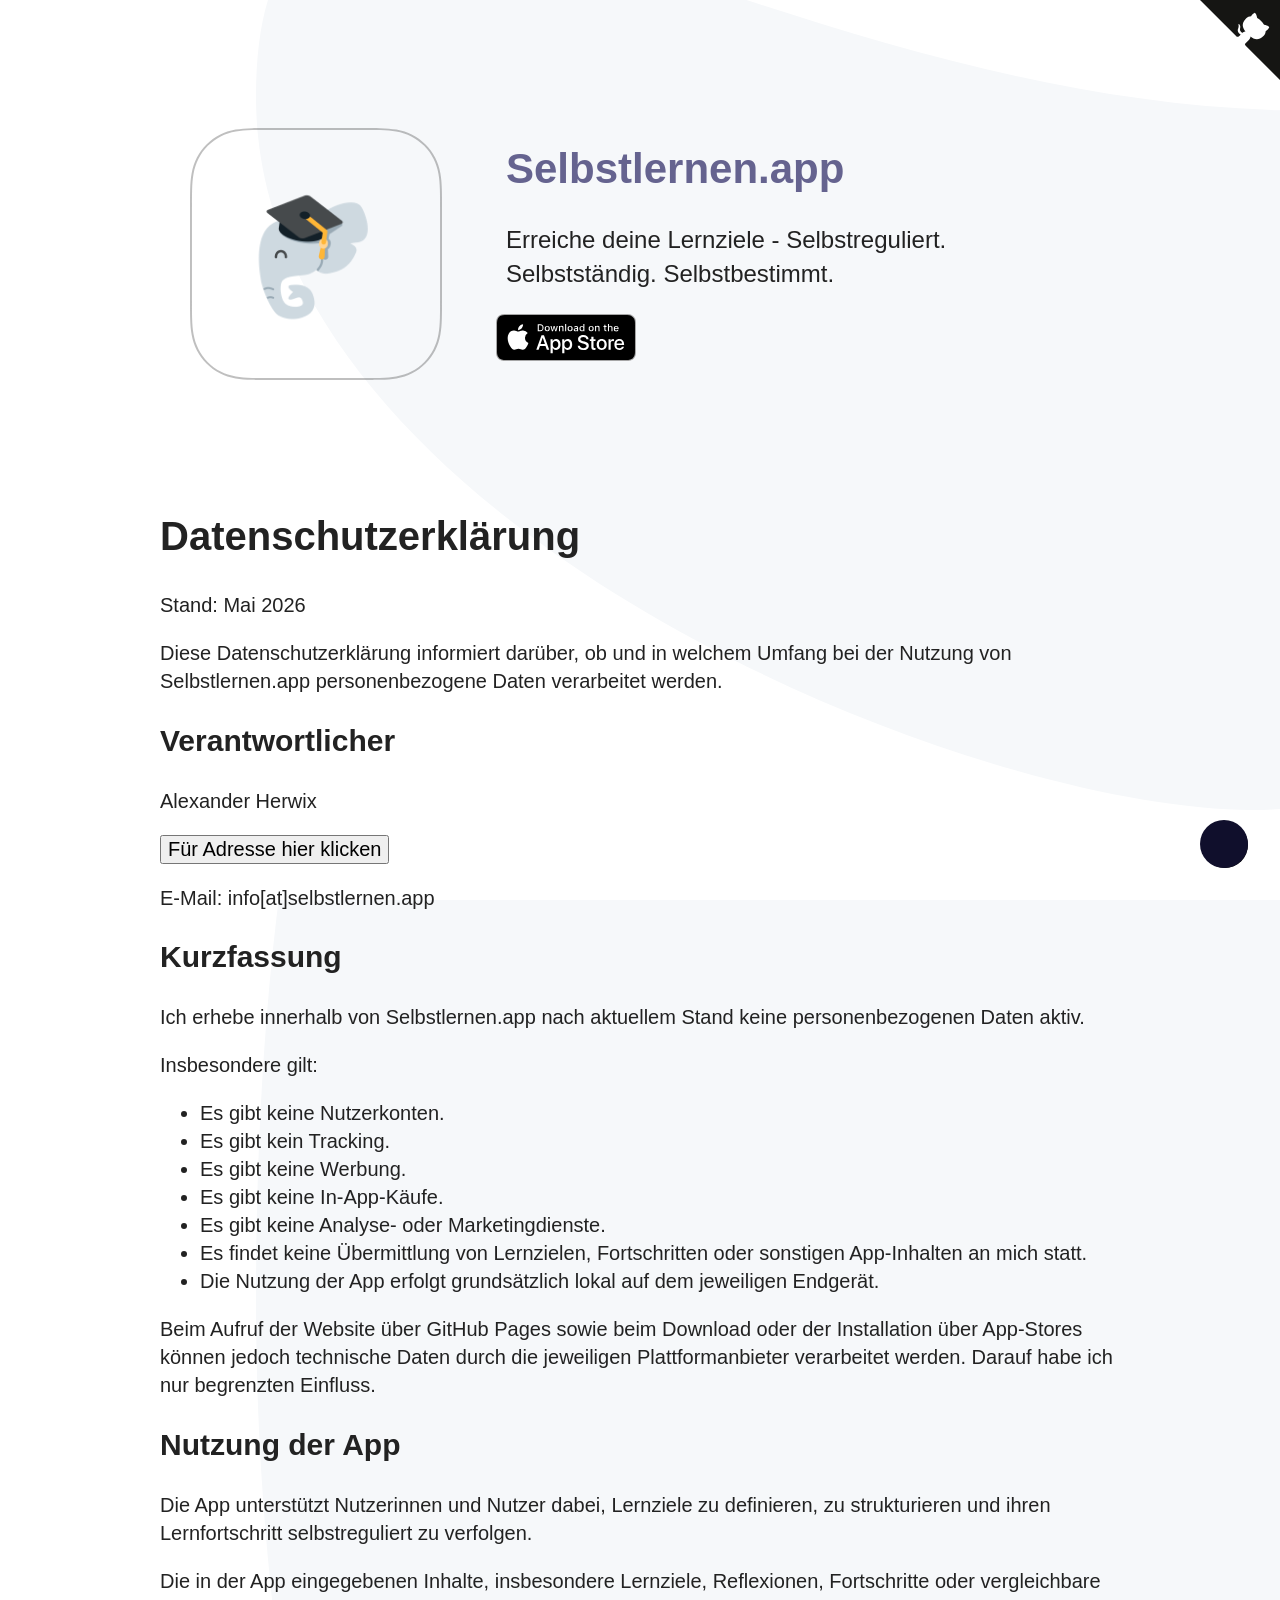
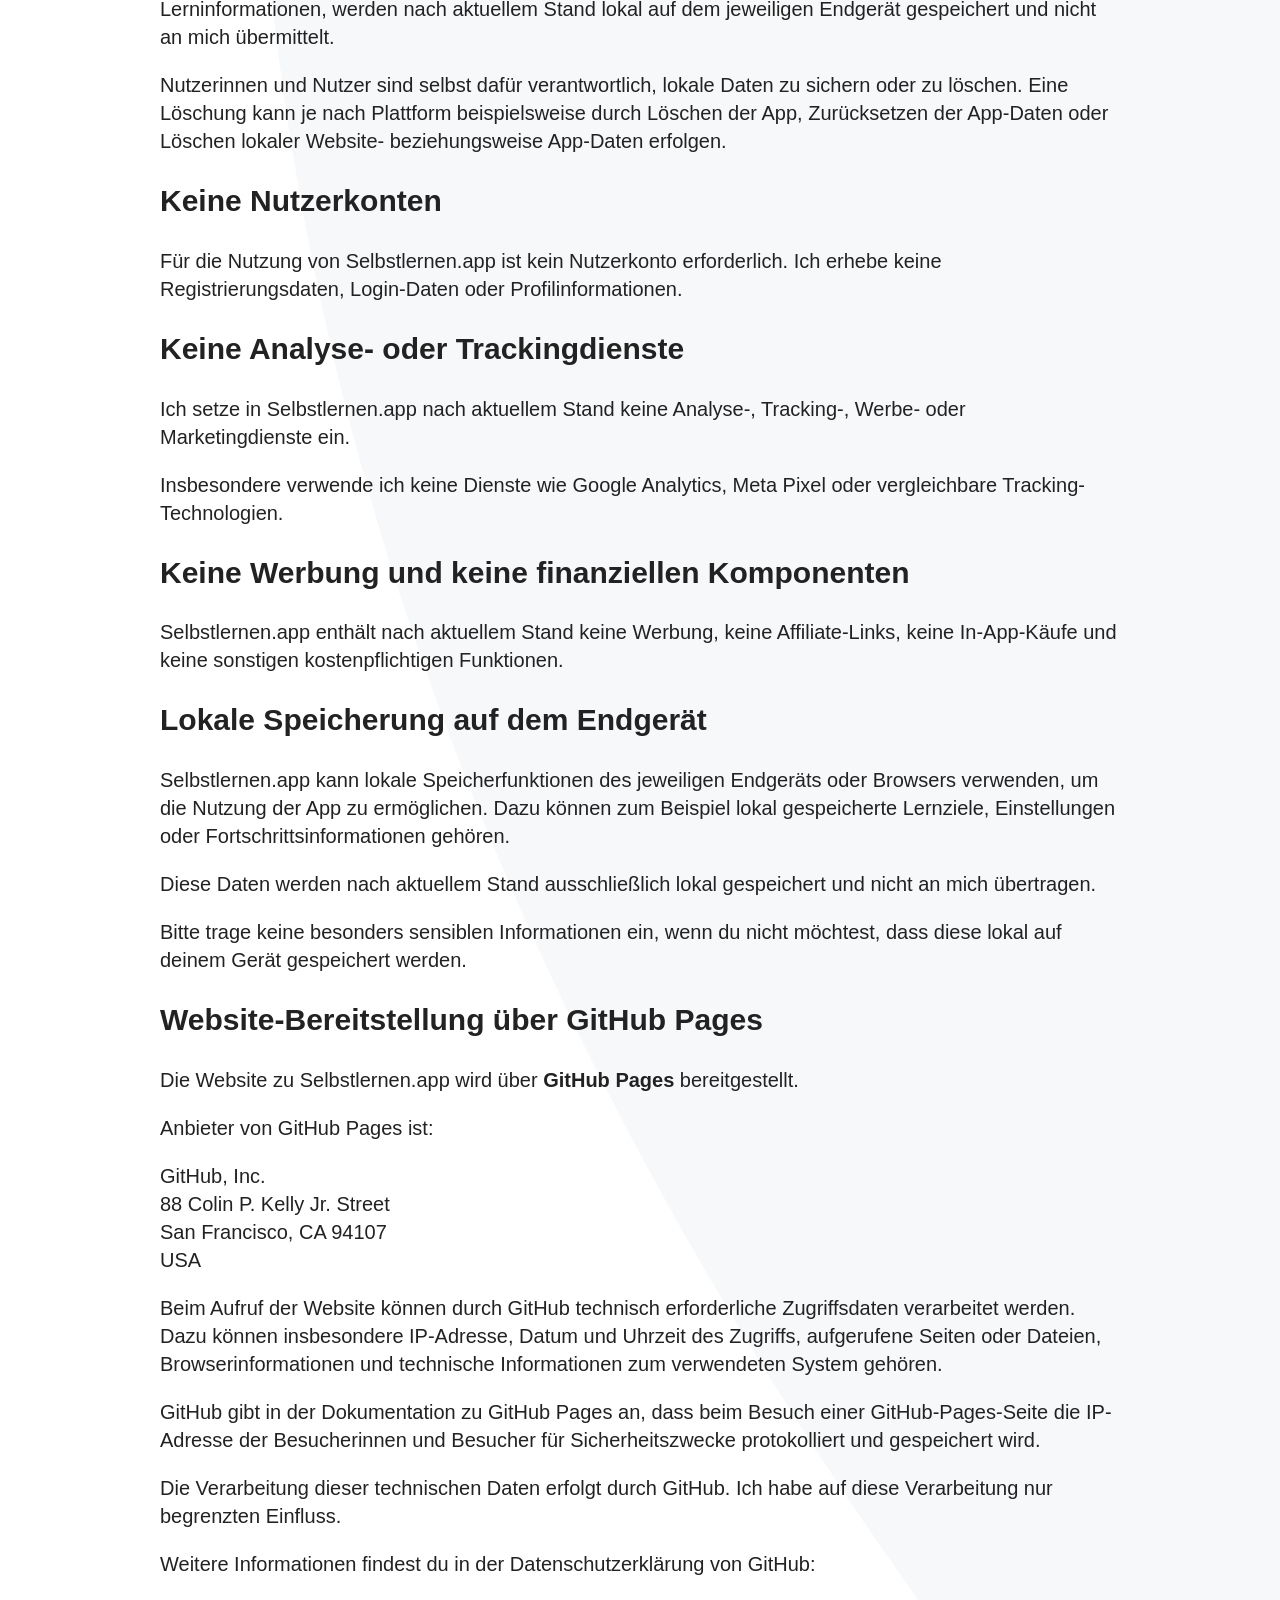
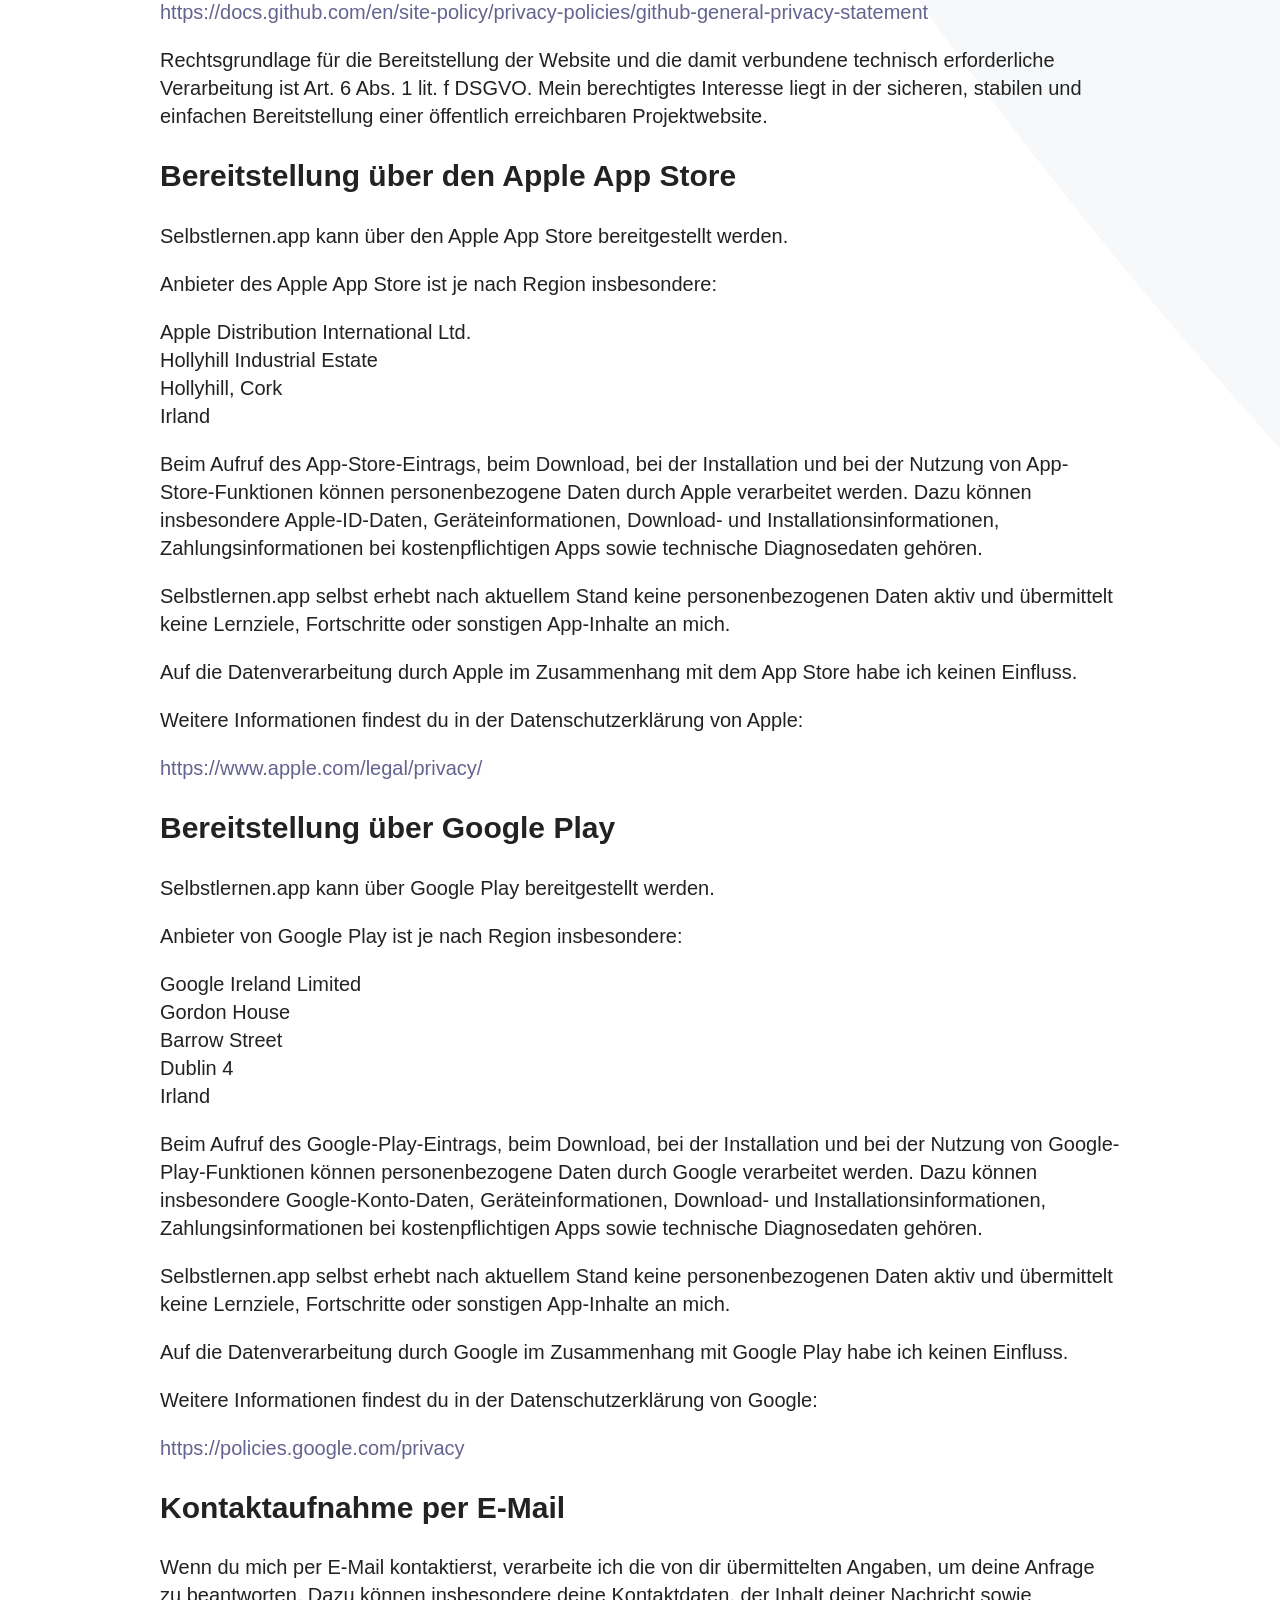
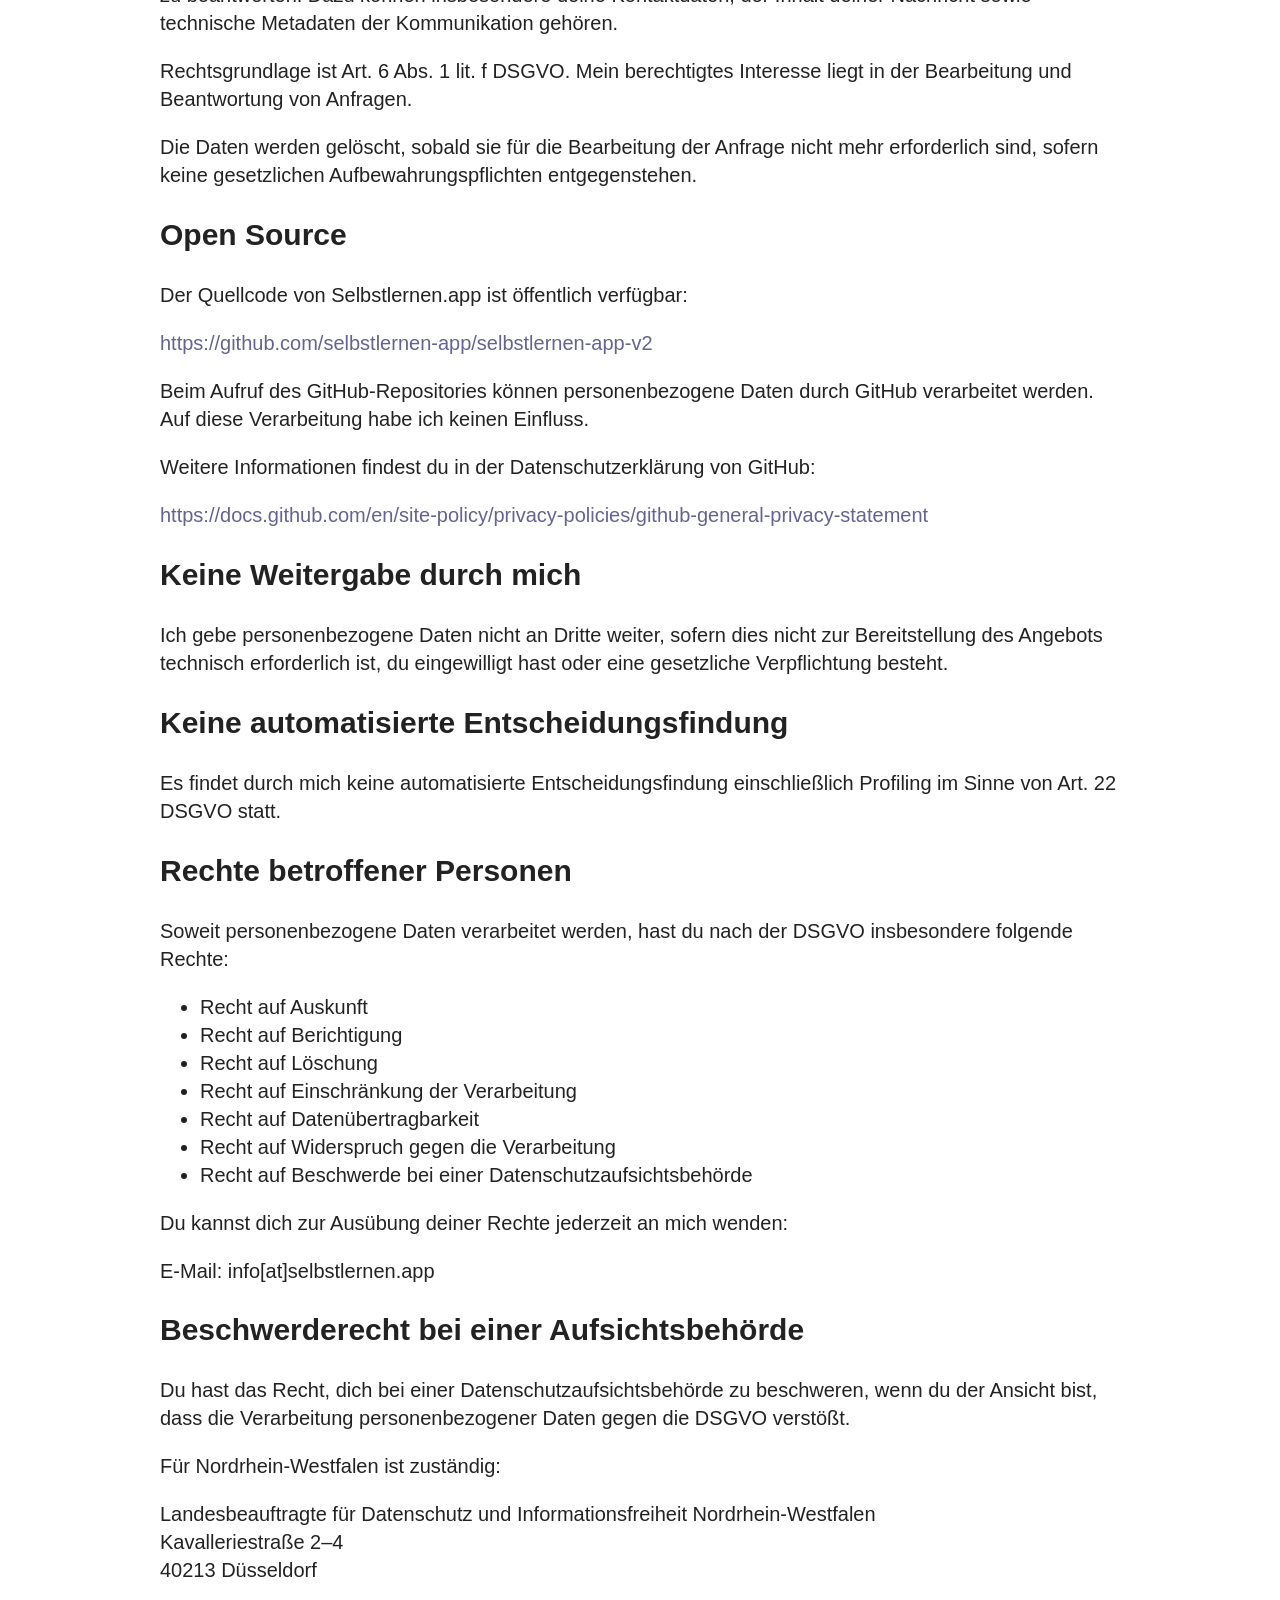
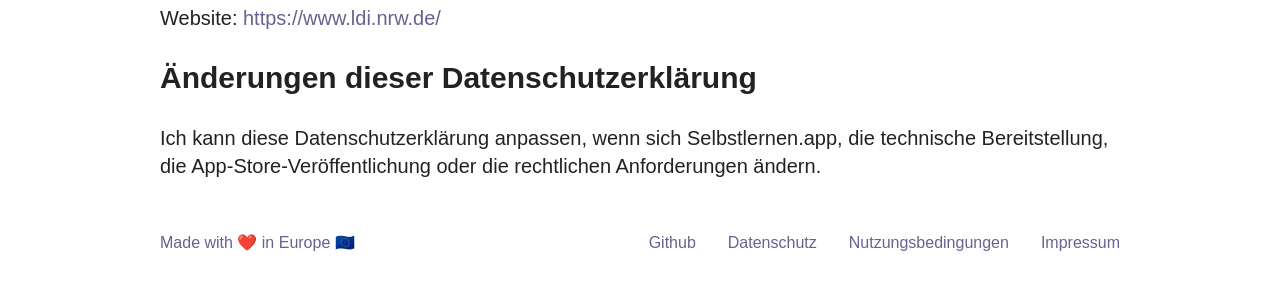
==== commit b6287386: "Updated website" ====
--- a/datenschutz/index.html
+++ b/datenschutz/index.html
@@ -59,19 +59,8 @@
     </h1>
     <p class="app__description">Erreiche deine Lernziele - Selbstreguliert. Selbstständig. Selbstbestimmt.</p>
     <div class="app__buttons app__buttons--desktop">
-      
-      <a
-        href="https://telegra.ph/Replace-this-link-07-23"
-        class="app__button-play"
-        target="_blank"
-      >
-        <img
-          src="/assets/images/google-play-badge.png"
-          alt="Get on Google Play"
-        />
-      </a>
        
-      <a href="https://telegra.ph/Replace-this-link-07-23" class="app__button-ios" target="_blank">
+      <a href="https://apps.apple.com/app/selbstlernen-app-2-0/id6757854544" class="app__button-ios" target="_blank">
         <img src="/assets/images/ios.svg" alt="Get on Appstore" />
       </a>
        
